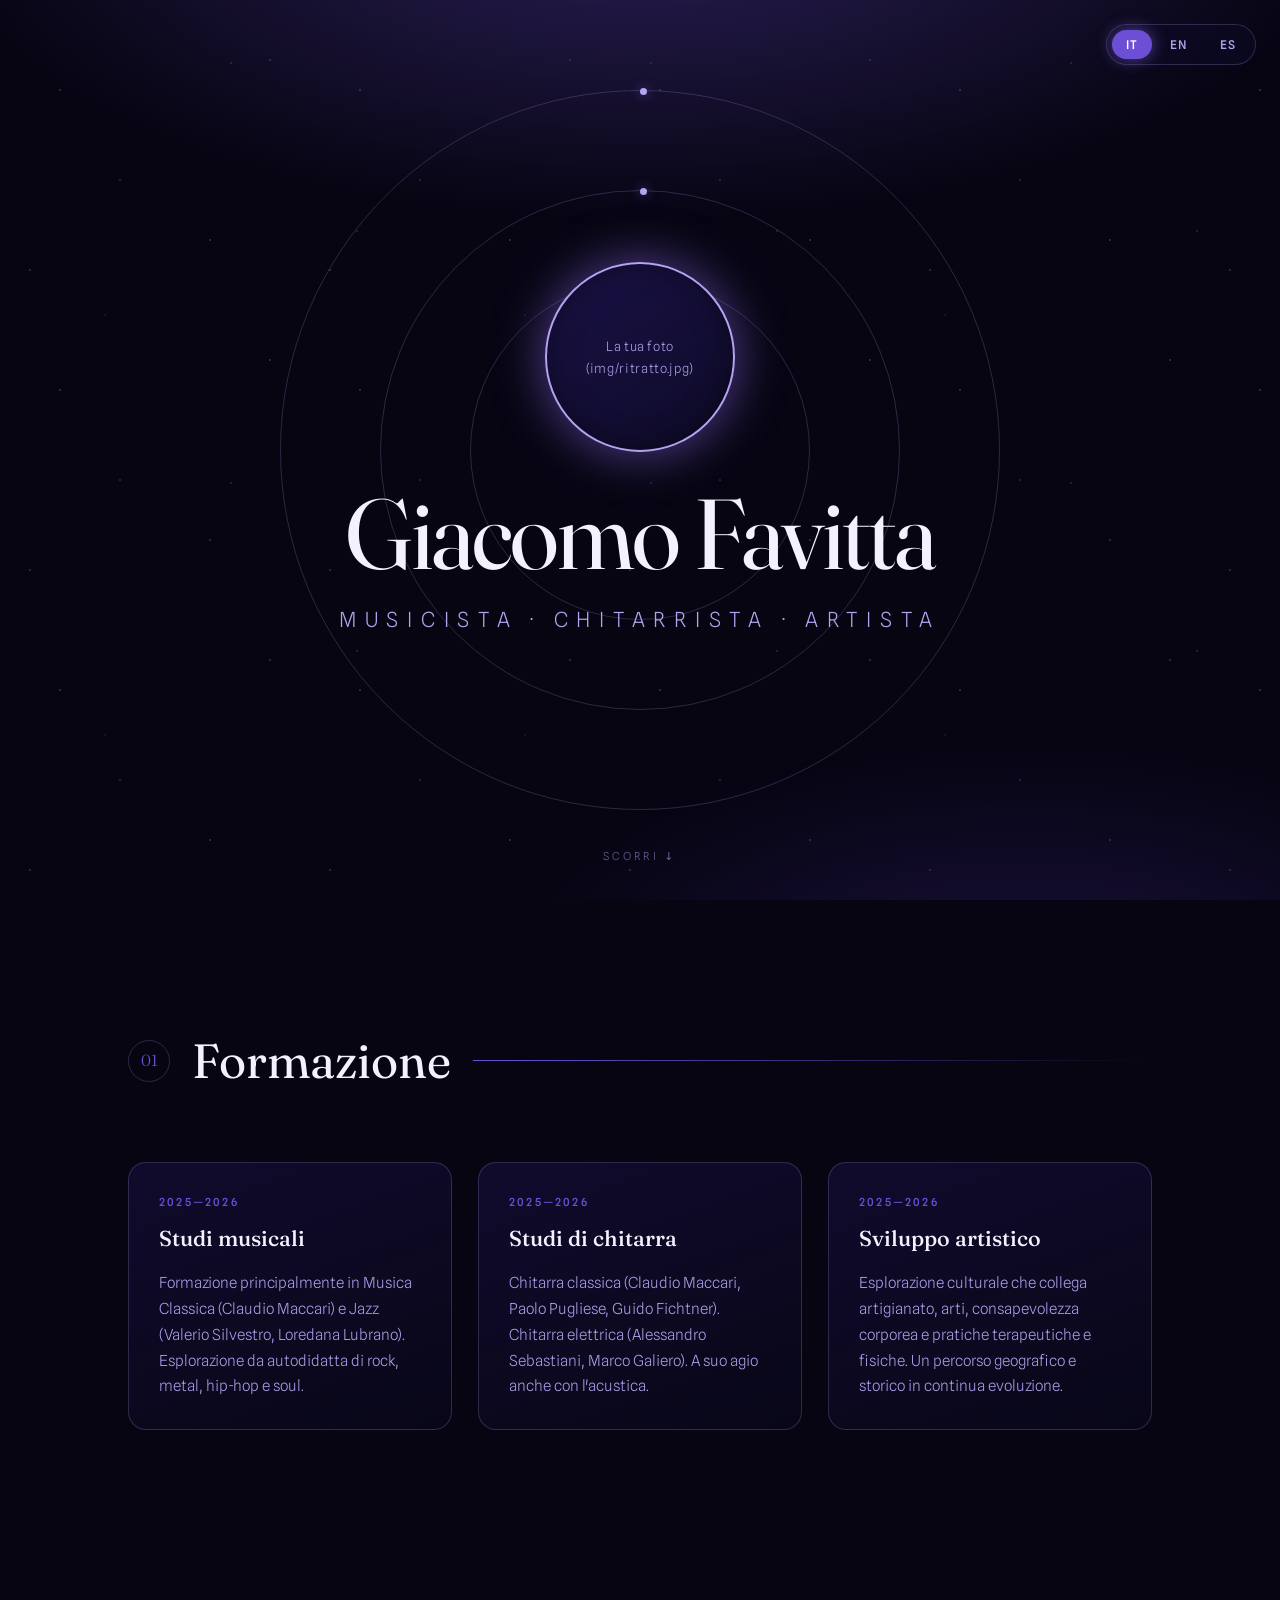
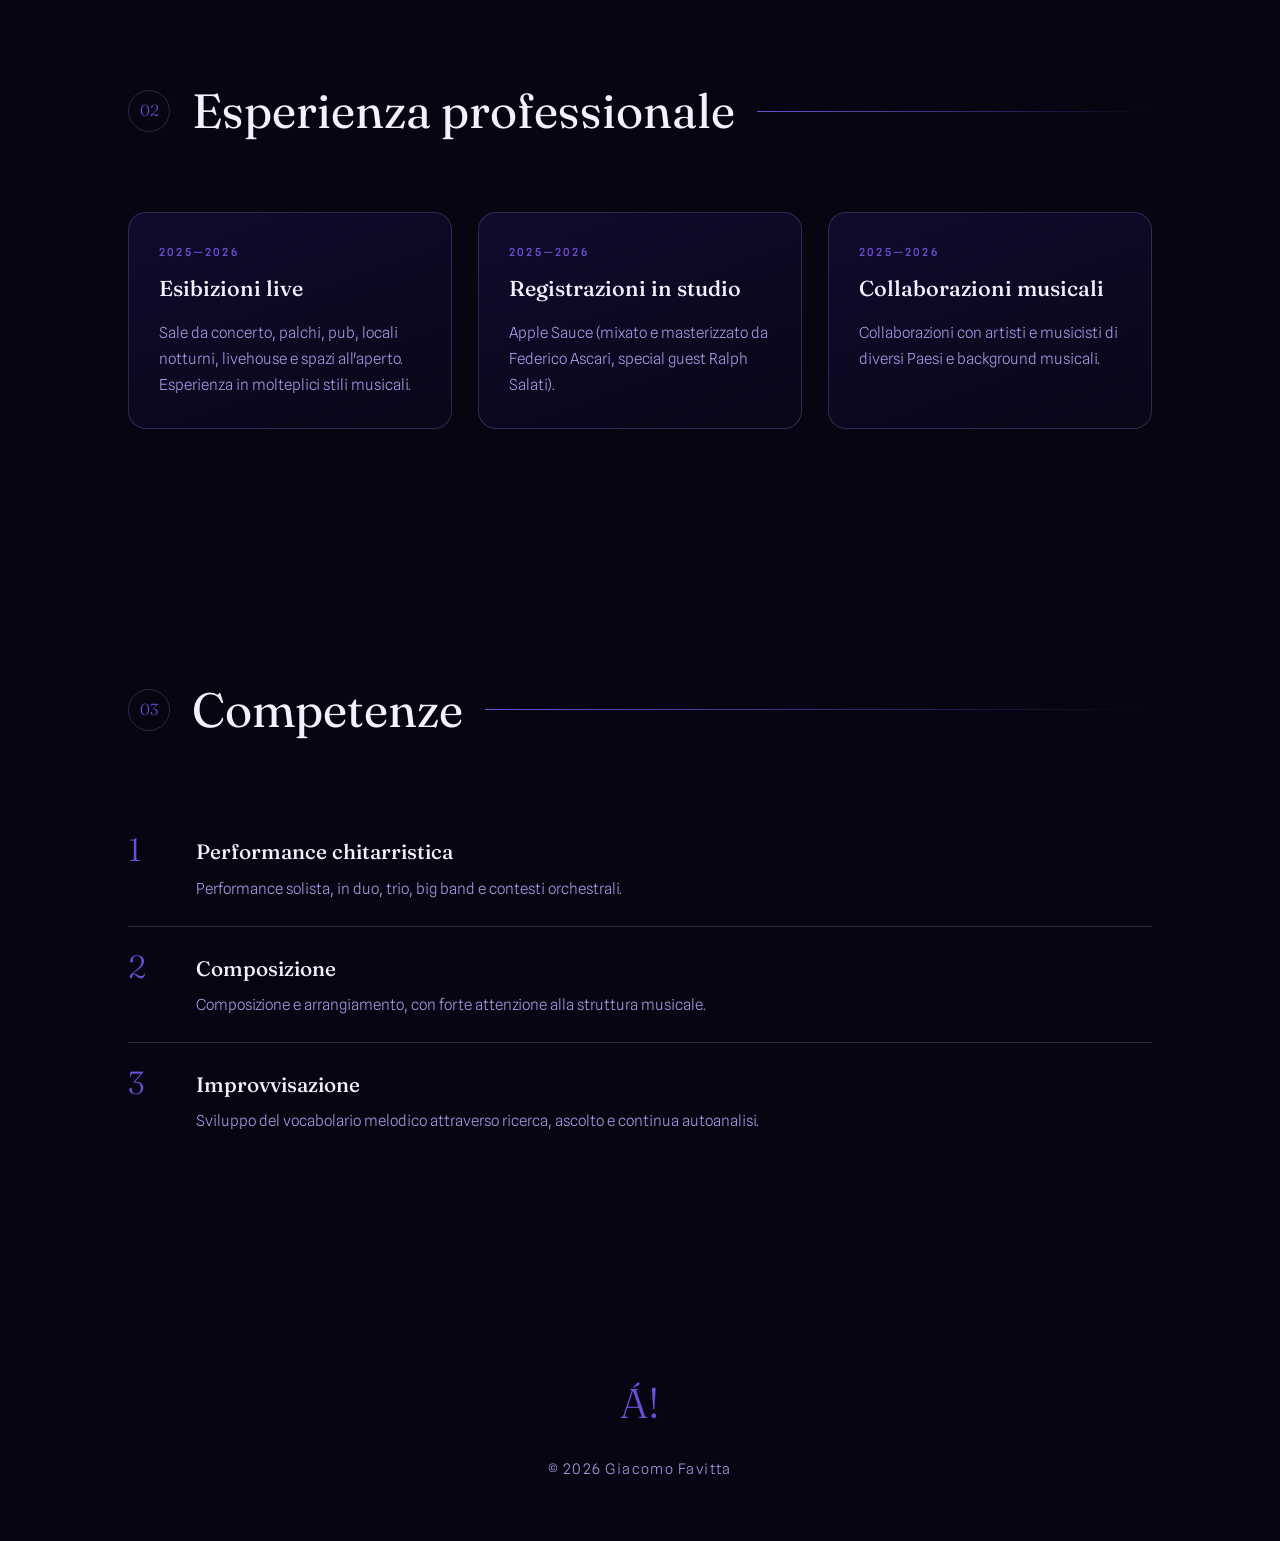
==== index.html @ dd3413c6 "Add main page (index.html)" ====
<!DOCTYPE html>
<html lang="it">
<head>
<meta charset="UTF-8">
<meta name="viewport" content="width=device-width, initial-scale=1.0">
<title>Giacomo Favitta — Musician, Guitarist, Artist</title>
<link rel="preconnect" href="https://fonts.googleapis.com">
<link rel="preconnect" href="https://fonts.gstatic.com" crossorigin>
<link href="https://fonts.googleapis.com/css2?family=Fraunces:ital,opsz,wght@0,9..144,300..700;1,9..144,400&family=Spline+Sans:wght@300;400;500;600&display=swap" rel="stylesheet">
<style>
:root{
  --void:#070512;
  --deep:#0d0a26;
  --indigo:#1a1247;
  --violet:#6d4fd6;
  --lavender:#b3a3f0;
  --lilac:#d9d0ff;
  --star:#f4f1ff;
  --glow:rgba(149,114,255,.55);
  --line:rgba(179,163,240,.22);
  --display:"Fraunces",Georgia,serif;
  --body:"Spline Sans",system-ui,sans-serif;
}
*{margin:0;padding:0;box-sizing:border-box}
html{scroll-behavior:smooth}
body{
  background:var(--void);
  color:var(--lilac);
  font-family:var(--body);
  font-weight:300;
  line-height:1.7;
  overflow-x:hidden;
  position:relative;
}
/* ---------- STARFIELD ---------- */
.stars,.stars2,.stars3{
  position:fixed;inset:0;z-index:0;pointer-events:none;
}
.stars{background-image:radial-gradient(1px 1px at 20% 30%,#fff,transparent),radial-gradient(1px 1px at 70% 80%,#fff,transparent),radial-gradient(1px 1px at 40% 60%,#cbbdff,transparent),radial-gradient(1px 1px at 90% 20%,#fff,transparent),radial-gradient(1px 1px at 10% 90%,#fff,transparent);background-repeat:repeat;background-size:300px 300px;opacity:.5;animation:drift 200s linear infinite}
.stars2{background-image:radial-gradient(1px 1px at 55% 15%,#fff,transparent),radial-gradient(1px 1px at 25% 75%,#b3a3f0,transparent),radial-gradient(1px 1px at 85% 55%,#fff,transparent);background-repeat:repeat;background-size:420px 420px;opacity:.35;animation:drift 320s linear infinite reverse}
.stars3{background:radial-gradient(ellipse 80% 50% at 50% -10%,rgba(109,79,214,.35),transparent 70%),radial-gradient(ellipse 60% 40% at 80% 110%,rgba(80,50,180,.25),transparent 70%)}
@keyframes drift{from{transform:translateY(0)}to{transform:translateY(-300px)}}
/* ---------- LANG SWITCH ---------- */
.lang{position:fixed;top:24px;right:24px;z-index:50;display:flex;gap:4px;background:rgba(13,10,38,.6);backdrop-filter:blur(12px);border:1px solid var(--line);border-radius:999px;padding:5px}
.lang button{font-family:var(--body);font-size:12px;letter-spacing:.1em;font-weight:500;color:var(--lavender);background:none;border:none;padding:7px 14px;border-radius:999px;cursor:pointer;transition:.3s}
.lang button.active{background:var(--violet);color:#fff;box-shadow:0 0 16px var(--glow)}
.lang button:hover:not(.active){color:#fff}
/* ---------- WRAP ---------- */
.wrap{position:relative;z-index:2;max-width:1080px;margin:0 auto;padding:0 28px}
/* ---------- HERO ---------- */
.hero{min-height:100vh;display:flex;flex-direction:column;justify-content:center;align-items:center;text-align:center;position:relative}
.orbit{position:absolute;border:1px solid var(--line);border-radius:50%;left:50%;top:50%;transform:translate(-50%,-50%);pointer-events:none}
.o1{width:340px;height:340px;animation:spin 60s linear infinite}
.o2{width:520px;height:520px;animation:spin 90s linear infinite reverse}
.o3{width:720px;height:720px;animation:spin 130s linear infinite}
.orbit::before{content:"";position:absolute;width:7px;height:7px;background:var(--lavender);border-radius:50%;top:-3px;left:50%;box-shadow:0 0 12px var(--glow)}
@keyframes spin{from{transform:translate(-50%,-50%) rotate(0)}to{transform:translate(-50%,-50%) rotate(360deg)}}
.portrait{width:190px;height:190px;border-radius:50%;object-fit:cover;border:2px solid var(--lavender);box-shadow:0 0 50px var(--glow),inset 0 0 30px rgba(0,0,0,.4);position:relative;z-index:3;margin-bottom:34px;background:linear-gradient(145deg,var(--indigo),var(--deep));display:flex;align-items:center;justify-content:center;color:var(--lavender);font-size:13px;letter-spacing:.05em;text-align:center;opacity:0;animation:rise 1s .2s forwards}
h1{font-family:var(--display);font-weight:400;font-size:clamp(3rem,9vw,6.2rem);line-height:.95;color:var(--star);letter-spacing:-.02em;position:relative;z-index:3;opacity:0;animation:rise 1s .4s forwards}
.tag{font-size:clamp(.95rem,2.4vw,1.3rem);letter-spacing:.42em;text-transform:uppercase;color:var(--lavender);margin-top:22px;font-weight:300;position:relative;z-index:3;opacity:0;animation:rise 1s .6s forwards}
.scroll-hint{position:absolute;bottom:34px;left:50%;transform:translateX(-50%);font-size:11px;letter-spacing:.3em;text-transform:uppercase;color:var(--lavender);opacity:.6;animation:bob 2.4s ease-in-out infinite}
@keyframes bob{0%,100%{transform:translate(-50%,0)}50%{transform:translate(-50%,8px)}}
@keyframes rise{to{opacity:1;transform:translateY(0)}}
.portrait,h1,.tag{transform:translateY(24px)}
/* ---------- SECTIONS ---------- */
section.block{padding:120px 0;position:relative}
.shead{display:flex;align-items:center;gap:22px;margin-bottom:60px}
.shead h2{font-family:var(--display);font-weight:400;font-size:clamp(1.9rem,5vw,3rem);color:var(--star);white-space:nowrap}
.shead .ln{height:1px;flex:1;background:linear-gradient(90deg,var(--violet),transparent)}
.shead .num{font-family:var(--display);font-size:1rem;color:var(--violet);border:1px solid var(--line);border-radius:50%;width:42px;height:42px;display:flex;align-items:center;justify-content:center;flex-shrink:0}
.grid{display:grid;grid-template-columns:repeat(auto-fit,minmax(280px,1fr));gap:26px}
.card{background:linear-gradient(160deg,rgba(26,18,71,.5),rgba(13,10,38,.3));border:1px solid var(--line);border-radius:18px;padding:30px;transition:.45s cubic-bezier(.2,.8,.2,1);position:relative;overflow:hidden}
.card::before{content:"";position:absolute;top:0;left:0;right:0;height:1px;background:linear-gradient(90deg,transparent,var(--lavender),transparent);opacity:0;transition:.45s}
.card:hover{transform:translateY(-6px);border-color:rgba(179,163,240,.5);box-shadow:0 18px 50px -20px var(--glow)}
.card:hover::before{opacity:1}
.card .yr{font-size:11px;letter-spacing:.2em;text-transform:uppercase;color:var(--violet);font-weight:500;margin-bottom:10px}
.card h3{font-family:var(--display);font-weight:500;font-size:1.35rem;color:var(--star);margin-bottom:12px}
.card p{font-size:.95rem;color:var(--lavender)}
.skill-row{display:flex;gap:20px;align-items:flex-start;padding:24px 0;border-bottom:1px solid var(--line)}
.skill-row:last-child{border:none}
.skill-row .idx{font-family:var(--display);font-size:2rem;color:var(--violet);line-height:1;min-width:48px}
.skill-row h3{font-family:var(--display);font-weight:500;font-size:1.3rem;color:var(--star);margin-bottom:6px}
.skill-row p{font-size:.95rem;color:var(--lavender)}
/* ---------- FOOTER ---------- */
footer{padding:90px 0 60px;text-align:center;position:relative;z-index:2}
footer .sig{font-family:var(--display);font-size:2.6rem;color:var(--violet);margin-bottom:18px}
footer p{font-size:.9rem;color:var(--lavender);letter-spacing:.1em}
/* ---------- REVEAL ---------- */
.reveal{opacity:0;transform:translateY(40px);transition:.9s cubic-bezier(.2,.8,.2,1)}
.reveal.in{opacity:1;transform:none}
@media(max-width:600px){.o3{display:none}section.block{padding:80px 0}.lang{top:14px;right:14px}}
</style>
</head>
<body>
<div class="stars"></div>
<div class="stars2"></div>
<div class="stars3"></div>

<nav class="lang">
  <button data-lang="it" class="active">IT</button>
  <button data-lang="en">EN</button>
  <button data-lang="es">ES</button>
</nav>

<header class="hero">
  <div class="orbit o1"></div>
  <div class="orbit o2"></div>
  <div class="orbit o3"></div>
  <!-- Per mostrare la tua foto: carica un file chiamato "ritratto.jpg" nella cartella img/
       e sostituisci il blocco <div class="portrait"> qui sotto con:
       <img class="portrait" src="img/ritratto.jpg" alt="Giacomo Favitta"> -->
  <div class="portrait" data-k="photo">La tua foto<br>(img/ritratto.jpg)</div>
  <h1>Giacomo Favitta</h1>
  <p class="tag" data-k="role">Musician · Guitarist · Artist</p>
  <div class="scroll-hint" data-k="scroll">Scorri ↓</div>
</header>

<main class="wrap">

  <section class="block reveal" id="edu">
    <div class="shead"><span class="num">01</span><h2 data-k="edu_t">Formazione</h2><span class="ln"></span></div>
    <div class="grid">
      <div class="card"><div class="yr">2025—2026</div><h3 data-k="edu1_t">Studi musicali</h3><p data-k="edu1_p"></p></div>
      <div class="card"><div class="yr">2025—2026</div><h3 data-k="edu2_t">Studi di chitarra</h3><p data-k="edu2_p"></p></div>
      <div class="card"><div class="yr">2025—2026</div><h3 data-k="edu3_t">Sviluppo artistico</h3><p data-k="edu3_p"></p></div>
    </div>
  </section>

  <section class="block reveal" id="exp">
    <div class="shead"><span class="num">02</span><h2 data-k="exp_t">Esperienza professionale</h2><span class="ln"></span></div>
    <div class="grid">
      <div class="card"><div class="yr">2025—2026</div><h3 data-k="exp1_t">Esibizioni live</h3><p data-k="exp1_p"></p></div>
      <div class="card"><div class="yr">2025—2026</div><h3 data-k="exp2_t">Registrazioni in studio</h3><p data-k="exp2_p"></p></div>
      <div class="card"><div class="yr">2025—2026</div><h3 data-k="exp3_t">Collaborazioni musicali</h3><p data-k="exp3_p"></p></div>
    </div>
  </section>

  <section class="block reveal" id="skills">
    <div class="shead"><span class="num">03</span><h2 data-k="sk_t">Competenze</h2><span class="ln"></span></div>
    <div class="skill-row"><span class="idx">1</span><div><h3 data-k="sk1_t">Performance chitarristica</h3><p data-k="sk1_p"></p></div></div>
    <div class="skill-row"><span class="idx">2</span><div><h3 data-k="sk2_t">Composizione</h3><p data-k="sk2_p"></p></div></div>
    <div class="skill-row"><span class="idx">3</span><div><h3 data-k="sk3_t">Improvvisazione</h3><p data-k="sk3_p"></p></div></div>
  </section>

</main>

<footer class="reveal">
  <div class="sig">Á!</div>
  <p data-k="foot">© 2026 Giacomo Favitta</p>
</footer>

<script>
const T={
 it:{photo:"La tua foto<br>(img/ritratto.jpg)",role:"Musicista · Chitarrista · Artista",scroll:"Scorri ↓",
  edu_t:"Formazione",
  edu1_t:"Studi musicali",edu1_p:"Formazione principalmente in Musica Classica (Claudio Maccari) e Jazz (Valerio Silvestro, Loredana Lubrano). Esplorazione da autodidatta di rock, metal, hip-hop e soul.",
  edu2_t:"Studi di chitarra",edu2_p:"Chitarra classica (Claudio Maccari, Paolo Pugliese, Guido Fichtner). Chitarra elettrica (Alessandro Sebastiani, Marco Galiero). A suo agio anche con l'acustica.",
  edu3_t:"Sviluppo artistico",edu3_p:"Esplorazione culturale che collega artigianato, arti, consapevolezza corporea e pratiche terapeutiche e fisiche. Un percorso geografico e storico in continua evoluzione.",
  exp_t:"Esperienza professionale",
  exp1_t:"Esibizioni live",exp1_p:"Sale da concerto, palchi, pub, locali notturni, livehouse e spazi all'aperto. Esperienza in molteplici stili musicali.",
  exp2_t:"Registrazioni in studio",exp2_p:"Apple Sauce (mixato e masterizzato da Federico Ascari, special guest Ralph Salati).",
  exp3_t:"Collaborazioni musicali",exp3_p:"Collaborazioni con artisti e musicisti di diversi Paesi e background musicali.",
  sk_t:"Competenze",
  sk1_t:"Performance chitarristica",sk1_p:"Performance solista, in duo, trio, big band e contesti orchestrali.",
  sk2_t:"Composizione",sk2_p:"Composizione e arrangiamento, con forte attenzione alla struttura musicale.",
  sk3_t:"Improvvisazione",sk3_p:"Sviluppo del vocabolario melodico attraverso ricerca, ascolto e continua autoanalisi.",
  foot:"© 2026 Giacomo Favitta"},
 en:{photo:"Your photo<br>(img/ritratto.jpg)",role:"Musician · Guitarist · Artist",scroll:"Scroll ↓",
  edu_t:"Education",
  edu1_t:"Music training",edu1_p:"Trained mainly in Classical Music (Claudio Maccari) and Jazz (Valerio Silvestro, Loredana Lubrano). Self-taught exploration of rock, metal, hip-hop and soul.",
  edu2_t:"Guitar studies",edu2_p:"Classical guitar (Claudio Maccari, Paolo Pugliese, Guido Fichtner). Electric guitar (Alessandro Sebastiani, Marco Galiero). Confident with acoustic too.",
  edu3_t:"Artistic development",edu3_p:"Cultural exploration connecting crafts, arts, body awareness, and therapeutic and physical practices. An ongoing geographic and historical journey.",
  exp_t:"Professional Experience",
  exp1_t:"Live performances",exp1_p:"Concert halls, stages, pubs, nightclubs, livehouses and outdoor venues. Experience across multiple musical styles.",
  exp2_t:"Studio recordings",exp2_p:"Apple Sauce (mixed and mastered by Federico Ascari, special guest Ralph Salati).",
  exp3_t:"Musical collaborations",exp3_p:"Collaborations with artists and musicians from different countries and musical backgrounds.",
  sk_t:"Skills",
  sk1_t:"Guitar performance",sk1_p:"Solo performance, duo, trio, big band and orchestral contexts.",
  sk2_t:"Composition",sk2_p:"Composition and arranging, with a strong focus on musical structure.",
  sk3_t:"Improvisation",sk3_p:"Developing melodic vocabulary through research, listening and continuous self-analysis.",
  foot:"© 2026 Giacomo Favitta"},
 es:{photo:"Tu foto<br>(img/ritratto.jpg)",role:"Músico · Guitarrista · Artista",scroll:"Desplázate ↓",
  edu_t:"Formación",
  edu1_t:"Estudios musicales",edu1_p:"Formación principalmente en Música Clásica (Claudio Maccari) y Jazz (Valerio Silvestro, Loredana Lubrano). Exploración autodidacta de rock, metal, hip-hop y soul.",
  edu2_t:"Estudios de guitarra",edu2_p:"Guitarra clásica (Claudio Maccari, Paolo Pugliese, Guido Fichtner). Guitarra eléctrica (Alessandro Sebastiani, Marco Galiero). Cómodo también con la acústica.",
  edu3_t:"Desarrollo artístico",edu3_p:"Exploración cultural que conecta artesanías, artes, conciencia corporal y prácticas terapéuticas y físicas. Un recorrido geográfico e histórico en constante evolución.",
  exp_t:"Experiencia profesional",
  exp1_t:"Actuaciones en vivo",exp1_p:"Salas de conciertos, escenarios, pubs, discotecas, livehouses y espacios al aire libre. Experiencia en múltiples estilos musicales.",
  exp2_t:"Grabaciones en estudio",exp2_p:"Apple Sauce (mezclado y masterizado por Federico Ascari, invitado especial Ralph Salati).",
  exp3_t:"Colaboraciones musicales",exp3_p:"Colaboraciones con artistas y músicos de diferentes países y trasfondos musicales.",
  sk_t:"Habilidades",
  sk1_t:"Interpretación de guitarra",sk1_p:"Actuación en solitario, dúo, trío, big band y contextos orquestales.",
  sk2_t:"Composición",sk2_p:"Composición y arreglos, con un fuerte enfoque en la estructura musical.",
  sk3_t:"Improvisación",sk3_p:"Desarrollo del vocabulario melódico mediante investigación, escucha y autoanálisis continuo.",
  foot:"© 2026 Giacomo Favitta"}
};
function setLang(l){
  document.documentElement.lang=l;
  document.querySelectorAll('[data-k]').forEach(el=>{if(T[l][el.dataset.k]!==undefined)el.innerHTML=T[l][el.dataset.k];});
  document.querySelectorAll('.lang button').forEach(b=>b.classList.toggle('active',b.dataset.lang===l));
}
document.querySelectorAll('.lang button').forEach(b=>b.addEventListener('click',()=>setLang(b.dataset.lang)));
setLang('it');
const io=new IntersectionObserver(es=>es.forEach(e=>{if(e.isIntersecting)e.target.classList.add('in')}),{threshold:.15});
document.querySelectorAll('.reveal').forEach(el=>io.observe(el));
</script>
</body>
</html>
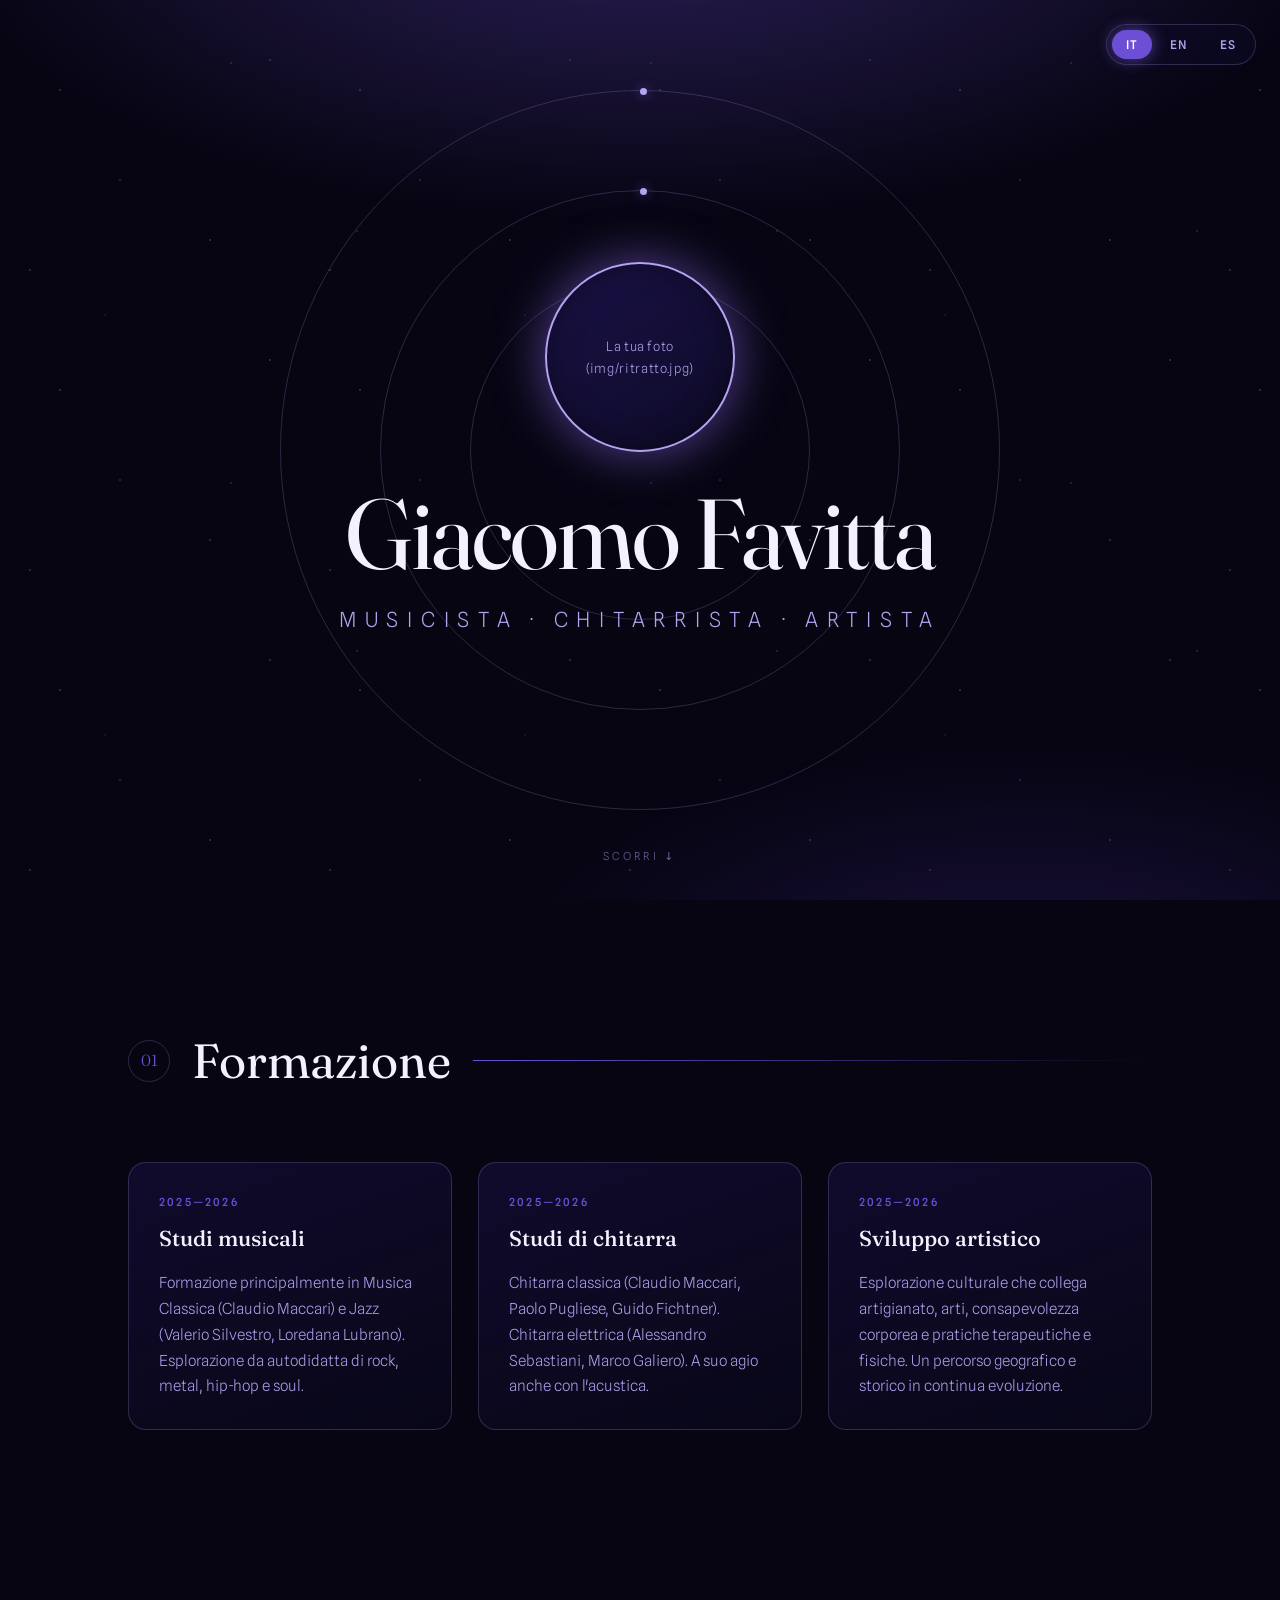
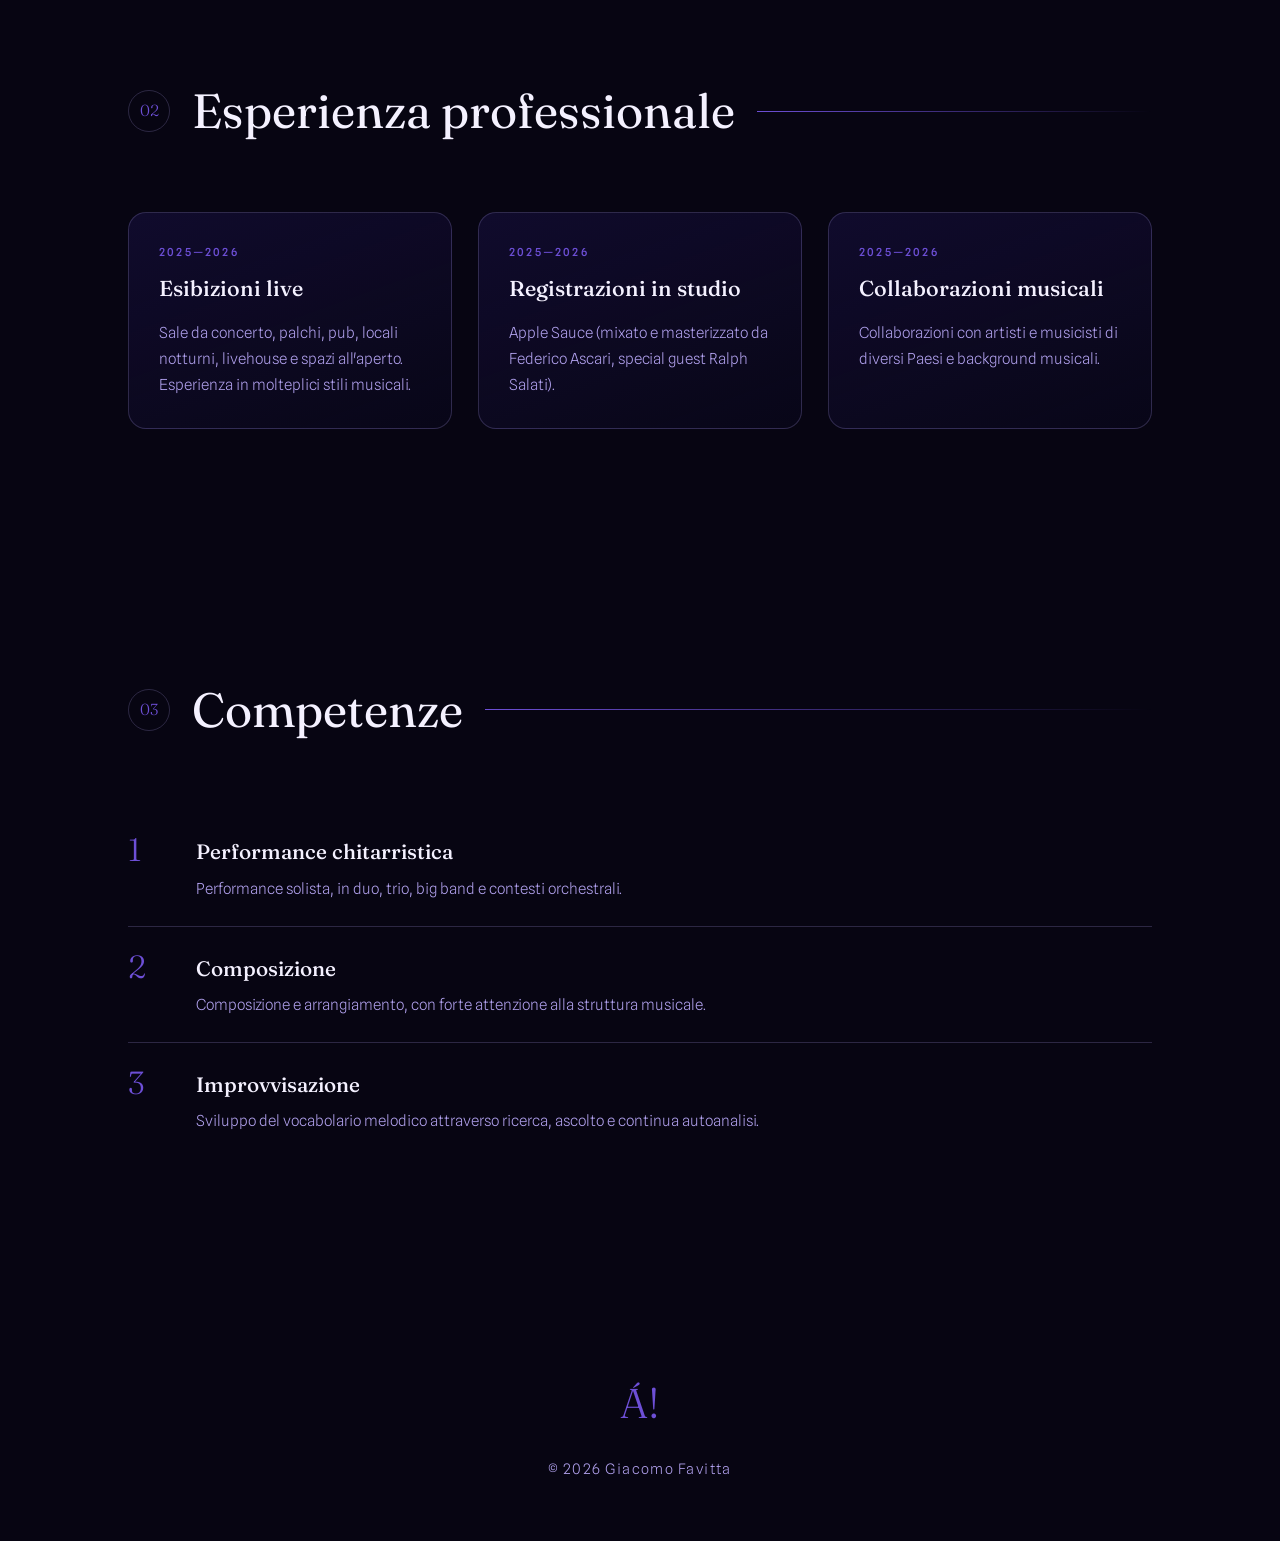
==== commit d36736b0: "Test commit example" ====
--- a/index.html
+++ b/index.html
@@ -21,6 +21,7 @@
   --display:"Fraunces",Georgia,serif;
   --body:"Spline Sans",system-ui,sans-serif;
 }
+
 *{margin:0;padding:0;box-sizing:border-box}
 html{scroll-behavior:smooth}
 body{
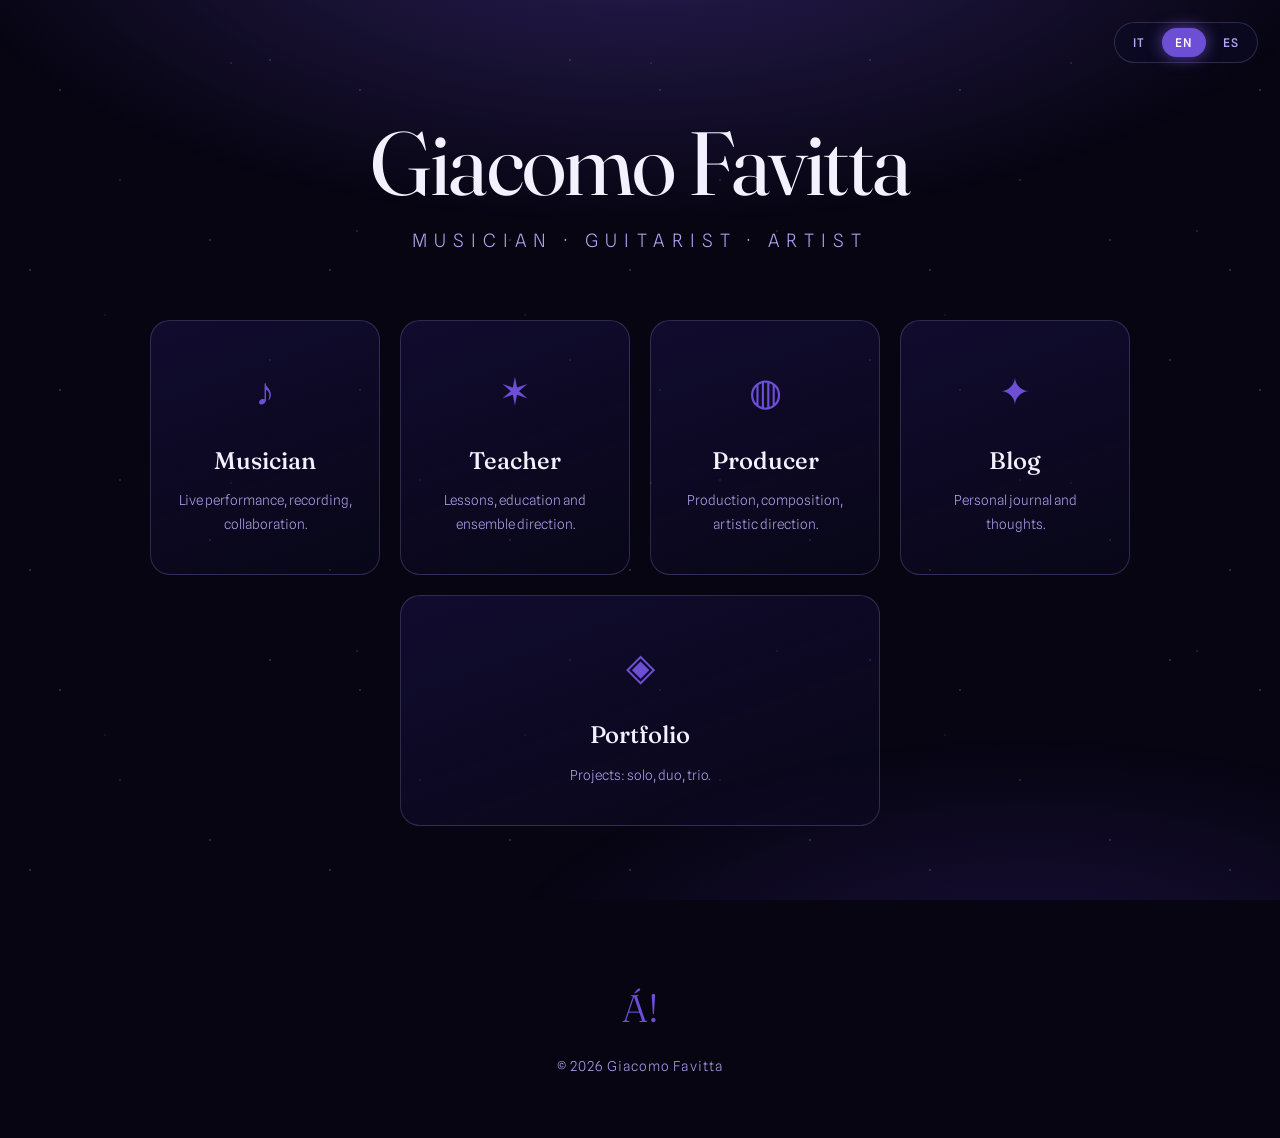
==== commit 2b53ce8f: "Add files via upload" ====
--- a/index.html
+++ b/index.html
@@ -3,207 +3,32 @@
 <head>
 <meta charset="UTF-8">
 <meta name="viewport" content="width=device-width, initial-scale=1.0">
-<title>Giacomo Favitta — Musician, Guitarist, Artist</title>
+<title>Giacomo Favitta</title>
 <link rel="preconnect" href="https://fonts.googleapis.com">
 <link rel="preconnect" href="https://fonts.gstatic.com" crossorigin>
 <link href="https://fonts.googleapis.com/css2?family=Fraunces:ital,opsz,wght@0,9..144,300..700;1,9..144,400&family=Spline+Sans:wght@300;400;500;600&display=swap" rel="stylesheet">
-<style>
-:root{
-  --void:#070512;
-  --deep:#0d0a26;
-  --indigo:#1a1247;
-  --violet:#6d4fd6;
-  --lavender:#b3a3f0;
-  --lilac:#d9d0ff;
-  --star:#f4f1ff;
-  --glow:rgba(149,114,255,.55);
-  --line:rgba(179,163,240,.22);
-  --display:"Fraunces",Georgia,serif;
-  --body:"Spline Sans",system-ui,sans-serif;
-}
-
-*{margin:0;padding:0;box-sizing:border-box}
-html{scroll-behavior:smooth}
-body{
-  background:var(--void);
-  color:var(--lilac);
-  font-family:var(--body);
-  font-weight:300;
-  line-height:1.7;
-  overflow-x:hidden;
-  position:relative;
-}
-/* ---------- STARFIELD ---------- */
-.stars,.stars2,.stars3{
-  position:fixed;inset:0;z-index:0;pointer-events:none;
-}
-.stars{background-image:radial-gradient(1px 1px at 20% 30%,#fff,transparent),radial-gradient(1px 1px at 70% 80%,#fff,transparent),radial-gradient(1px 1px at 40% 60%,#cbbdff,transparent),radial-gradient(1px 1px at 90% 20%,#fff,transparent),radial-gradient(1px 1px at 10% 90%,#fff,transparent);background-repeat:repeat;background-size:300px 300px;opacity:.5;animation:drift 200s linear infinite}
-.stars2{background-image:radial-gradient(1px 1px at 55% 15%,#fff,transparent),radial-gradient(1px 1px at 25% 75%,#b3a3f0,transparent),radial-gradient(1px 1px at 85% 55%,#fff,transparent);background-repeat:repeat;background-size:420px 420px;opacity:.35;animation:drift 320s linear infinite reverse}
-.stars3{background:radial-gradient(ellipse 80% 50% at 50% -10%,rgba(109,79,214,.35),transparent 70%),radial-gradient(ellipse 60% 40% at 80% 110%,rgba(80,50,180,.25),transparent 70%)}
-@keyframes drift{from{transform:translateY(0)}to{transform:translateY(-300px)}}
-/* ---------- LANG SWITCH ---------- */
-.lang{position:fixed;top:24px;right:24px;z-index:50;display:flex;gap:4px;background:rgba(13,10,38,.6);backdrop-filter:blur(12px);border:1px solid var(--line);border-radius:999px;padding:5px}
-.lang button{font-family:var(--body);font-size:12px;letter-spacing:.1em;font-weight:500;color:var(--lavender);background:none;border:none;padding:7px 14px;border-radius:999px;cursor:pointer;transition:.3s}
-.lang button.active{background:var(--violet);color:#fff;box-shadow:0 0 16px var(--glow)}
-.lang button:hover:not(.active){color:#fff}
-/* ---------- WRAP ---------- */
-.wrap{position:relative;z-index:2;max-width:1080px;margin:0 auto;padding:0 28px}
-/* ---------- HERO ---------- */
-.hero{min-height:100vh;display:flex;flex-direction:column;justify-content:center;align-items:center;text-align:center;position:relative}
-.orbit{position:absolute;border:1px solid var(--line);border-radius:50%;left:50%;top:50%;transform:translate(-50%,-50%);pointer-events:none}
-.o1{width:340px;height:340px;animation:spin 60s linear infinite}
-.o2{width:520px;height:520px;animation:spin 90s linear infinite reverse}
-.o3{width:720px;height:720px;animation:spin 130s linear infinite}
-.orbit::before{content:"";position:absolute;width:7px;height:7px;background:var(--lavender);border-radius:50%;top:-3px;left:50%;box-shadow:0 0 12px var(--glow)}
-@keyframes spin{from{transform:translate(-50%,-50%) rotate(0)}to{transform:translate(-50%,-50%) rotate(360deg)}}
-.portrait{width:190px;height:190px;border-radius:50%;object-fit:cover;border:2px solid var(--lavender);box-shadow:0 0 50px var(--glow),inset 0 0 30px rgba(0,0,0,.4);position:relative;z-index:3;margin-bottom:34px;background:linear-gradient(145deg,var(--indigo),var(--deep));display:flex;align-items:center;justify-content:center;color:var(--lavender);font-size:13px;letter-spacing:.05em;text-align:center;opacity:0;animation:rise 1s .2s forwards}
-h1{font-family:var(--display);font-weight:400;font-size:clamp(3rem,9vw,6.2rem);line-height:.95;color:var(--star);letter-spacing:-.02em;position:relative;z-index:3;opacity:0;animation:rise 1s .4s forwards}
-.tag{font-size:clamp(.95rem,2.4vw,1.3rem);letter-spacing:.42em;text-transform:uppercase;color:var(--lavender);margin-top:22px;font-weight:300;position:relative;z-index:3;opacity:0;animation:rise 1s .6s forwards}
-.scroll-hint{position:absolute;bottom:34px;left:50%;transform:translateX(-50%);font-size:11px;letter-spacing:.3em;text-transform:uppercase;color:var(--lavender);opacity:.6;animation:bob 2.4s ease-in-out infinite}
-@keyframes bob{0%,100%{transform:translate(-50%,0)}50%{transform:translate(-50%,8px)}}
-@keyframes rise{to{opacity:1;transform:translateY(0)}}
-.portrait,h1,.tag{transform:translateY(24px)}
-/* ---------- SECTIONS ---------- */
-section.block{padding:120px 0;position:relative}
-.shead{display:flex;align-items:center;gap:22px;margin-bottom:60px}
-.shead h2{font-family:var(--display);font-weight:400;font-size:clamp(1.9rem,5vw,3rem);color:var(--star);white-space:nowrap}
-.shead .ln{height:1px;flex:1;background:linear-gradient(90deg,var(--violet),transparent)}
-.shead .num{font-family:var(--display);font-size:1rem;color:var(--violet);border:1px solid var(--line);border-radius:50%;width:42px;height:42px;display:flex;align-items:center;justify-content:center;flex-shrink:0}
-.grid{display:grid;grid-template-columns:repeat(auto-fit,minmax(280px,1fr));gap:26px}
-.card{background:linear-gradient(160deg,rgba(26,18,71,.5),rgba(13,10,38,.3));border:1px solid var(--line);border-radius:18px;padding:30px;transition:.45s cubic-bezier(.2,.8,.2,1);position:relative;overflow:hidden}
-.card::before{content:"";position:absolute;top:0;left:0;right:0;height:1px;background:linear-gradient(90deg,transparent,var(--lavender),transparent);opacity:0;transition:.45s}
-.card:hover{transform:translateY(-6px);border-color:rgba(179,163,240,.5);box-shadow:0 18px 50px -20px var(--glow)}
-.card:hover::before{opacity:1}
-.card .yr{font-size:11px;letter-spacing:.2em;text-transform:uppercase;color:var(--violet);font-weight:500;margin-bottom:10px}
-.card h3{font-family:var(--display);font-weight:500;font-size:1.35rem;color:var(--star);margin-bottom:12px}
-.card p{font-size:.95rem;color:var(--lavender)}
-.skill-row{display:flex;gap:20px;align-items:flex-start;padding:24px 0;border-bottom:1px solid var(--line)}
-.skill-row:last-child{border:none}
-.skill-row .idx{font-family:var(--display);font-size:2rem;color:var(--violet);line-height:1;min-width:48px}
-.skill-row h3{font-family:var(--display);font-weight:500;font-size:1.3rem;color:var(--star);margin-bottom:6px}
-.skill-row p{font-size:.95rem;color:var(--lavender)}
-/* ---------- FOOTER ---------- */
-footer{padding:90px 0 60px;text-align:center;position:relative;z-index:2}
-footer .sig{font-family:var(--display);font-size:2.6rem;color:var(--violet);margin-bottom:18px}
-footer p{font-size:.9rem;color:var(--lavender);letter-spacing:.1em}
-/* ---------- REVEAL ---------- */
-.reveal{opacity:0;transform:translateY(40px);transition:.9s cubic-bezier(.2,.8,.2,1)}
-.reveal.in{opacity:1;transform:none}
-@media(max-width:600px){.o3{display:none}section.block{padding:80px 0}.lang{top:14px;right:14px}}
-</style>
+<link rel="stylesheet" href="style.css">
 </head>
 <body>
-<div class="stars"></div>
-<div class="stars2"></div>
-<div class="stars3"></div>
+<div class="stars"></div><div class="stars2"></div><div class="neb"></div>
 
-<nav class="lang">
-  <button data-lang="it" class="active">IT</button>
-  <button data-lang="en">EN</button>
-  <button data-lang="es">ES</button>
-</nav>
-
-<header class="hero">
-  <div class="orbit o1"></div>
-  <div class="orbit o2"></div>
-  <div class="orbit o3"></div>
-  <!-- Per mostrare la tua foto: carica un file chiamato "ritratto.jpg" nella cartella img/
-       e sostituisci il blocco <div class="portrait"> qui sotto con:
-       <img class="portrait" src="img/ritratto.jpg" alt="Giacomo Favitta"> -->
-  <div class="portrait" data-k="photo">La tua foto<br>(img/ritratto.jpg)</div>
+<main class="home">
   <h1>Giacomo Favitta</h1>
-  <p class="tag" data-k="role">Musician · Guitarist · Artist</p>
-  <div class="scroll-hint" data-k="scroll">Scorri ↓</div>
-</header>
-
-<main class="wrap">
-
-  <section class="block reveal" id="edu">
-    <div class="shead"><span class="num">01</span><h2 data-k="edu_t">Formazione</h2><span class="ln"></span></div>
-    <div class="grid">
-      <div class="card"><div class="yr">2025—2026</div><h3 data-k="edu1_t">Studi musicali</h3><p data-k="edu1_p"></p></div>
-      <div class="card"><div class="yr">2025—2026</div><h3 data-k="edu2_t">Studi di chitarra</h3><p data-k="edu2_p"></p></div>
-      <div class="card"><div class="yr">2025—2026</div><h3 data-k="edu3_t">Sviluppo artistico</h3><p data-k="edu3_p"></p></div>
-    </div>
-  </section>
-
-  <section class="block reveal" id="exp">
-    <div class="shead"><span class="num">02</span><h2 data-k="exp_t">Esperienza professionale</h2><span class="ln"></span></div>
-    <div class="grid">
-      <div class="card"><div class="yr">2025—2026</div><h3 data-k="exp1_t">Esibizioni live</h3><p data-k="exp1_p"></p></div>
-      <div class="card"><div class="yr">2025—2026</div><h3 data-k="exp2_t">Registrazioni in studio</h3><p data-k="exp2_p"></p></div>
-      <div class="card"><div class="yr">2025—2026</div><h3 data-k="exp3_t">Collaborazioni musicali</h3><p data-k="exp3_p"></p></div>
-    </div>
-  </section>
-
-  <section class="block reveal" id="skills">
-    <div class="shead"><span class="num">03</span><h2 data-k="sk_t">Competenze</h2><span class="ln"></span></div>
-    <div class="skill-row"><span class="idx">1</span><div><h3 data-k="sk1_t">Performance chitarristica</h3><p data-k="sk1_p"></p></div></div>
-    <div class="skill-row"><span class="idx">2</span><div><h3 data-k="sk2_t">Composizione</h3><p data-k="sk2_p"></p></div></div>
-    <div class="skill-row"><span class="idx">3</span><div><h3 data-k="sk3_t">Improvvisazione</h3><p data-k="sk3_p"></p></div></div>
-  </section>
-
+  <p class="tag" data-t="home_tag">Musicista · Chitarrista · Artista</p>
+  <div class="doors">
+    <a class="door" href="musicista.html"><span class="ico">♪</span><h2 data-t="door_mus">Musicista</h2><p data-t="door_mus_d"></p></a>
+    <a class="door" href="insegnante.html"><span class="ico">✶</span><h2 data-t="door_tea">Insegnante</h2><p data-t="door_tea_d"></p></a>
+    <a class="door" href="producer.html"><span class="ico">◍</span><h2 data-t="door_pro">Producer</h2><p data-t="door_pro_d"></p></a>
+    <a class="door" href="blog.html"><span class="ico">✦</span><h2 data-t="door_blog">Blog</h2><p data-t="door_blog_d"></p></a>
+  </div>
+  <div class="doors" style="max-width:480px;margin-top:20px">
+    <a class="door" href="portfolio.html" style="animation-delay:1.15s"><span class="ico">◈</span><h2 data-t="door_por">Portfolio</h2><p data-t="door_por_d"></p></a>
+  </div>
 </main>
 
-<footer class="reveal">
-  <div class="sig">Á!</div>
-  <p data-k="foot">© 2026 Giacomo Favitta</p>
-</footer>
+<footer><div class="sig">Á!</div><p>© 2026 Giacomo Favitta</p></footer>
 
-<script>
-const T={
- it:{photo:"La tua foto<br>(img/ritratto.jpg)",role:"Musicista · Chitarrista · Artista",scroll:"Scorri ↓",
-  edu_t:"Formazione",
-  edu1_t:"Studi musicali",edu1_p:"Formazione principalmente in Musica Classica (Claudio Maccari) e Jazz (Valerio Silvestro, Loredana Lubrano). Esplorazione da autodidatta di rock, metal, hip-hop e soul.",
-  edu2_t:"Studi di chitarra",edu2_p:"Chitarra classica (Claudio Maccari, Paolo Pugliese, Guido Fichtner). Chitarra elettrica (Alessandro Sebastiani, Marco Galiero). A suo agio anche con l'acustica.",
-  edu3_t:"Sviluppo artistico",edu3_p:"Esplorazione culturale che collega artigianato, arti, consapevolezza corporea e pratiche terapeutiche e fisiche. Un percorso geografico e storico in continua evoluzione.",
-  exp_t:"Esperienza professionale",
-  exp1_t:"Esibizioni live",exp1_p:"Sale da concerto, palchi, pub, locali notturni, livehouse e spazi all'aperto. Esperienza in molteplici stili musicali.",
-  exp2_t:"Registrazioni in studio",exp2_p:"Apple Sauce (mixato e masterizzato da Federico Ascari, special guest Ralph Salati).",
-  exp3_t:"Collaborazioni musicali",exp3_p:"Collaborazioni con artisti e musicisti di diversi Paesi e background musicali.",
-  sk_t:"Competenze",
-  sk1_t:"Performance chitarristica",sk1_p:"Performance solista, in duo, trio, big band e contesti orchestrali.",
-  sk2_t:"Composizione",sk2_p:"Composizione e arrangiamento, con forte attenzione alla struttura musicale.",
-  sk3_t:"Improvvisazione",sk3_p:"Sviluppo del vocabolario melodico attraverso ricerca, ascolto e continua autoanalisi.",
-  foot:"© 2026 Giacomo Favitta"},
- en:{photo:"Your photo<br>(img/ritratto.jpg)",role:"Musician · Guitarist · Artist",scroll:"Scroll ↓",
-  edu_t:"Education",
-  edu1_t:"Music training",edu1_p:"Trained mainly in Classical Music (Claudio Maccari) and Jazz (Valerio Silvestro, Loredana Lubrano). Self-taught exploration of rock, metal, hip-hop and soul.",
-  edu2_t:"Guitar studies",edu2_p:"Classical guitar (Claudio Maccari, Paolo Pugliese, Guido Fichtner). Electric guitar (Alessandro Sebastiani, Marco Galiero). Confident with acoustic too.",
-  edu3_t:"Artistic development",edu3_p:"Cultural exploration connecting crafts, arts, body awareness, and therapeutic and physical practices. An ongoing geographic and historical journey.",
-  exp_t:"Professional Experience",
-  exp1_t:"Live performances",exp1_p:"Concert halls, stages, pubs, nightclubs, livehouses and outdoor venues. Experience across multiple musical styles.",
-  exp2_t:"Studio recordings",exp2_p:"Apple Sauce (mixed and mastered by Federico Ascari, special guest Ralph Salati).",
-  exp3_t:"Musical collaborations",exp3_p:"Collaborations with artists and musicians from different countries and musical backgrounds.",
-  sk_t:"Skills",
-  sk1_t:"Guitar performance",sk1_p:"Solo performance, duo, trio, big band and orchestral contexts.",
-  sk2_t:"Composition",sk2_p:"Composition and arranging, with a strong focus on musical structure.",
-  sk3_t:"Improvisation",sk3_p:"Developing melodic vocabulary through research, listening and continuous self-analysis.",
-  foot:"© 2026 Giacomo Favitta"},
- es:{photo:"Tu foto<br>(img/ritratto.jpg)",role:"Músico · Guitarrista · Artista",scroll:"Desplázate ↓",
-  edu_t:"Formación",
-  edu1_t:"Estudios musicales",edu1_p:"Formación principalmente en Música Clásica (Claudio Maccari) y Jazz (Valerio Silvestro, Loredana Lubrano). Exploración autodidacta de rock, metal, hip-hop y soul.",
-  edu2_t:"Estudios de guitarra",edu2_p:"Guitarra clásica (Claudio Maccari, Paolo Pugliese, Guido Fichtner). Guitarra eléctrica (Alessandro Sebastiani, Marco Galiero). Cómodo también con la acústica.",
-  edu3_t:"Desarrollo artístico",edu3_p:"Exploración cultural que conecta artesanías, artes, conciencia corporal y prácticas terapéuticas y físicas. Un recorrido geográfico e histórico en constante evolución.",
-  exp_t:"Experiencia profesional",
-  exp1_t:"Actuaciones en vivo",exp1_p:"Salas de conciertos, escenarios, pubs, discotecas, livehouses y espacios al aire libre. Experiencia en múltiples estilos musicales.",
-  exp2_t:"Grabaciones en estudio",exp2_p:"Apple Sauce (mezclado y masterizado por Federico Ascari, invitado especial Ralph Salati).",
-  exp3_t:"Colaboraciones musicales",exp3_p:"Colaboraciones con artistas y músicos de diferentes países y trasfondos musicales.",
-  sk_t:"Habilidades",
-  sk1_t:"Interpretación de guitarra",sk1_p:"Actuación en solitario, dúo, trío, big band y contextos orquestales.",
-  sk2_t:"Composición",sk2_p:"Composición y arreglos, con un fuerte enfoque en la estructura musical.",
-  sk3_t:"Improvisación",sk3_p:"Desarrollo del vocabulario melódico mediante investigación, escucha y autoanálisis continuo.",
-  foot:"© 2026 Giacomo Favitta"}
-};
-function setLang(l){
-  document.documentElement.lang=l;
-  document.querySelectorAll('[data-k]').forEach(el=>{if(T[l][el.dataset.k]!==undefined)el.innerHTML=T[l][el.dataset.k];});
-  document.querySelectorAll('.lang button').forEach(b=>b.classList.toggle('active',b.dataset.lang===l));
-}
-document.querySelectorAll('.lang button').forEach(b=>b.addEventListener('click',()=>setLang(b.dataset.lang)));
-setLang('it');
-const io=new IntersectionObserver(es=>es.forEach(e=>{if(e.isIntersecting)e.target.classList.add('in')}),{threshold:.15});
-document.querySelectorAll('.reveal').forEach(el=>io.observe(el));
-</script>
+<script src="i18n.js"></script>
+<script>initLang();</script>
 </body>
-</html>+</html>
--- a/style.css
+++ b/style.css
@@ -0,0 +1,121 @@
+:root{
+  --void:#070512;
+  --deep:#0d0a26;
+  --indigo:#1a1247;
+  --violet:#6d4fd6;
+  --lavender:#b3a3f0;
+  --lilac:#d9d0ff;
+  --star:#f4f1ff;
+  --glow:rgba(149,114,255,.55);
+  --line:rgba(179,163,240,.22);
+  --display:"Fraunces",Georgia,serif;
+  --body:"Spline Sans",system-ui,sans-serif;
+}
+*{margin:0;padding:0;box-sizing:border-box}
+html{scroll-behavior:smooth}
+body{background:var(--void);color:var(--lilac);font-family:var(--body);font-weight:300;line-height:1.7;overflow-x:hidden;position:relative;min-height:100vh}
+a{color:inherit;text-decoration:none}
+/* starfield */
+.stars,.stars2,.neb{position:fixed;inset:0;z-index:0;pointer-events:none}
+.stars{background-image:radial-gradient(1px 1px at 20% 30%,#fff,transparent),radial-gradient(1px 1px at 70% 80%,#fff,transparent),radial-gradient(1px 1px at 40% 60%,#cbbdff,transparent),radial-gradient(1px 1px at 90% 20%,#fff,transparent),radial-gradient(1px 1px at 10% 90%,#fff,transparent);background-repeat:repeat;background-size:300px 300px;opacity:.5;animation:drift 200s linear infinite}
+.stars2{background-image:radial-gradient(1px 1px at 55% 15%,#fff,transparent),radial-gradient(1px 1px at 25% 75%,#b3a3f0,transparent),radial-gradient(1px 1px at 85% 55%,#fff,transparent);background-repeat:repeat;background-size:420px 420px;opacity:.35;animation:drift 320s linear infinite reverse}
+.neb{background:radial-gradient(ellipse 80% 50% at 50% -10%,rgba(109,79,214,.35),transparent 70%),radial-gradient(ellipse 60% 40% at 80% 110%,rgba(80,50,180,.25),transparent 70%)}
+@keyframes drift{from{transform:translateY(0)}to{transform:translateY(-300px)}}
+/* lang switch */
+.lang{position:fixed;top:22px;right:22px;z-index:60;display:flex;gap:4px;background:rgba(13,10,38,.6);backdrop-filter:blur(12px);border:1px solid var(--line);border-radius:999px;padding:5px}
+.lang button{font-family:var(--body);font-size:12px;letter-spacing:.1em;font-weight:500;color:var(--lavender);background:none;border:none;padding:7px 13px;border-radius:999px;cursor:pointer;transition:.3s}
+.lang button.active{background:var(--violet);color:#fff;box-shadow:0 0 16px var(--glow)}
+.lang button:hover:not(.active){color:#fff}
+/* top nav (inner pages) */
+.topnav{position:fixed;top:22px;left:22px;z-index:60}
+.topnav a{display:inline-flex;align-items:center;gap:8px;font-size:13px;letter-spacing:.12em;text-transform:uppercase;color:var(--lavender);background:rgba(13,10,38,.6);backdrop-filter:blur(12px);border:1px solid var(--line);border-radius:999px;padding:9px 16px;transition:.3s}
+.topnav a:hover{color:#fff;border-color:rgba(179,163,240,.5)}
+.wrap{position:relative;z-index:2;max-width:1080px;margin:0 auto;padding:0 28px}
+/* reveal */
+.reveal{opacity:0;transform:translateY(40px);transition:.9s cubic-bezier(.2,.8,.2,1)}
+.reveal.in{opacity:1;transform:none}
+/* ===== HOME ===== */
+.home{min-height:100vh;display:flex;flex-direction:column;justify-content:center;align-items:center;text-align:center;padding:120px 20px 80px}
+.home h1{font-family:var(--display);font-weight:400;font-size:clamp(2.8rem,8vw,5.6rem);line-height:.95;color:var(--star);letter-spacing:-.02em;opacity:0;animation:rise 1s .2s forwards;transform:translateY(24px)}
+.home .tag{font-size:clamp(.85rem,2.2vw,1.15rem);letter-spacing:.4em;text-transform:uppercase;color:var(--lavender);margin-top:20px;opacity:0;animation:rise 1s .4s forwards;transform:translateY(24px)}
+.doors{display:flex;flex-wrap:wrap;justify-content:center;gap:20px;margin-top:64px;width:100%;max-width:980px}
+.door{flex:1 1 200px;min-width:180px;background:linear-gradient(160deg,rgba(26,18,71,.55),rgba(13,10,38,.3));border:1px solid var(--line);border-radius:20px;padding:38px 26px;transition:.5s cubic-bezier(.2,.8,.2,1);position:relative;overflow:hidden;opacity:0;animation:rise 1s forwards;transform:translateY(40px)}
+.door:nth-child(1){animation-delay:.55s}.door:nth-child(2){animation-delay:.7s}.door:nth-child(3){animation-delay:.85s}.door:nth-child(4){animation-delay:1s}
+.door::before{content:"";position:absolute;inset:0;background:radial-gradient(circle at 50% 0%,var(--glow),transparent 70%);opacity:0;transition:.5s}
+.door:hover{transform:translateY(-8px);border-color:rgba(179,163,240,.55);box-shadow:0 22px 60px -24px var(--glow)}
+.door:hover::before{opacity:.18}
+.door .ico{font-family:var(--display);font-size:2.4rem;color:var(--violet);margin-bottom:16px;display:block}
+.door h2{font-family:var(--display);font-weight:500;font-size:1.5rem;color:var(--star);margin-bottom:8px}
+.door p{font-size:.85rem;color:var(--lavender)}
+@keyframes rise{to{opacity:1;transform:none}}
+/* ===== INNER PAGE HERO ===== */
+.phead{min-height:62vh;display:flex;flex-direction:column;justify-content:center;align-items:center;text-align:center;position:relative;padding:140px 20px 60px}
+.orbit{position:absolute;border:1px solid var(--line);border-radius:50%;left:50%;top:50%;transform:translate(-50%,-50%);pointer-events:none}
+.o1{width:320px;height:320px;animation:spin 60s linear infinite}
+.o2{width:500px;height:500px;animation:spin 90s linear infinite reverse}
+.orbit::before{content:"";position:absolute;width:7px;height:7px;background:var(--lavender);border-radius:50%;top:-3px;left:50%;box-shadow:0 0 12px var(--glow)}
+@keyframes spin{from{transform:translate(-50%,-50%) rotate(0)}to{transform:translate(-50%,-50%) rotate(360deg)}}
+.phead .portrait{width:150px;height:150px;border-radius:50%;object-fit:cover;border:2px solid var(--lavender);box-shadow:0 0 50px var(--glow);position:relative;z-index:3;margin-bottom:28px;background:linear-gradient(145deg,var(--indigo),var(--deep));display:flex;align-items:center;justify-content:center;color:var(--lavender);font-size:12px;text-align:center;padding:10px}
+.phead h1{font-family:var(--display);font-weight:400;font-size:clamp(2.4rem,7vw,4.6rem);line-height:1;color:var(--star);position:relative;z-index:3}
+.phead .role{font-size:clamp(.8rem,2.2vw,1.05rem);letter-spacing:.32em;text-transform:uppercase;color:var(--lavender);margin-top:18px;position:relative;z-index:3}
+/* sections */
+section.block{padding:90px 0;position:relative}
+.shead{display:flex;align-items:center;gap:22px;margin-bottom:54px}
+.shead h2{font-family:var(--display);font-weight:400;font-size:clamp(1.7rem,5vw,2.7rem);color:var(--star);white-space:nowrap}
+.shead .ln{height:1px;flex:1;background:linear-gradient(90deg,var(--violet),transparent)}
+.shead .num{font-family:var(--display);font-size:1rem;color:var(--violet);border:1px solid var(--line);border-radius:50%;width:42px;height:42px;display:flex;align-items:center;justify-content:center;flex-shrink:0}
+.grid{display:grid;grid-template-columns:repeat(auto-fit,minmax(280px,1fr));gap:24px}
+.card{background:linear-gradient(160deg,rgba(26,18,71,.5),rgba(13,10,38,.3));border:1px solid var(--line);border-radius:18px;padding:28px;transition:.45s cubic-bezier(.2,.8,.2,1);position:relative;overflow:hidden}
+.card::before{content:"";position:absolute;top:0;left:0;right:0;height:1px;background:linear-gradient(90deg,transparent,var(--lavender),transparent);opacity:0;transition:.45s}
+.card:hover{transform:translateY(-6px);border-color:rgba(179,163,240,.5);box-shadow:0 18px 50px -20px var(--glow)}
+.card:hover::before{opacity:1}
+.card .yr{font-size:11px;letter-spacing:.18em;text-transform:uppercase;color:var(--violet);font-weight:500;margin-bottom:4px}
+.card .loc{font-size:11px;letter-spacing:.1em;color:var(--lavender);opacity:.7;margin-bottom:10px}
+.card h3{font-family:var(--display);font-weight:500;font-size:1.25rem;color:var(--star);margin-bottom:10px}
+.card p{font-size:.92rem;color:var(--lavender)}
+.skill-row{display:flex;gap:20px;align-items:flex-start;padding:22px 0;border-bottom:1px solid var(--line)}
+.skill-row:last-child{border:none}
+.skill-row .idx{font-family:var(--display);font-size:1.9rem;color:var(--violet);line-height:1;min-width:42px}
+.skill-row h3{font-family:var(--display);font-weight:500;font-size:1.2rem;color:var(--star);margin-bottom:6px}
+.skill-row p{font-size:.92rem;color:var(--lavender)}
+.eduline{display:flex;gap:18px;padding:18px 0;border-bottom:1px solid var(--line)}
+.eduline:last-child{border:none}
+.eduline .ekey{font-family:var(--display);font-size:1.05rem;color:var(--star);min-width:200px;font-weight:500}
+.eduline p{font-size:.92rem;color:var(--lavender)}
+/* CTA */
+.cta{margin:40px 0 20px;background:linear-gradient(160deg,rgba(109,79,214,.25),rgba(13,10,38,.4));border:1px solid rgba(179,163,240,.4);border-radius:24px;padding:54px 34px;text-align:center;position:relative;overflow:hidden}
+.cta::after{content:"";position:absolute;width:300px;height:300px;background:radial-gradient(circle,var(--glow),transparent 70%);top:-120px;right:-80px;opacity:.4}
+.cta h2{font-family:var(--display);font-weight:400;font-size:clamp(1.8rem,5vw,2.8rem);color:var(--star);margin-bottom:14px;position:relative}
+.cta p{max-width:560px;margin:0 auto 30px;position:relative}
+.cta .btns{display:flex;gap:14px;justify-content:center;flex-wrap:wrap;position:relative}
+.btn{display:inline-flex;align-items:center;gap:9px;font-size:.9rem;letter-spacing:.06em;padding:15px 28px;border-radius:999px;transition:.35s;border:1px solid var(--lavender)}
+.btn.primary{background:var(--violet);color:#fff;border-color:var(--violet);box-shadow:0 0 24px var(--glow)}
+.btn.primary:hover{transform:translateY(-3px);box-shadow:0 8px 30px var(--glow)}
+.btn.ghost{color:var(--lilac)}
+.btn.ghost:hover{background:rgba(179,163,240,.12);transform:translateY(-3px)}
+/* portfolio media */
+.media{aspect-ratio:16/9;width:100%;border:0;border-radius:14px;margin-top:8px;background:rgba(13,10,38,.6)}
+.media-ph{aspect-ratio:16/9;width:100%;border-radius:14px;margin-top:8px;background:linear-gradient(145deg,var(--indigo),var(--deep));border:1px dashed var(--line);display:flex;align-items:center;justify-content:center;color:var(--lavender);font-size:.85rem;text-align:center;padding:20px}
+.sc-ph{height:120px;aspect-ratio:auto}
+/* blog */
+.post-list{display:flex;flex-direction:column;gap:18px}
+.post{background:linear-gradient(160deg,rgba(26,18,71,.5),rgba(13,10,38,.3));border:1px solid var(--line);border-radius:16px;padding:26px 28px;transition:.4s;cursor:pointer}
+.post:hover{transform:translateX(6px);border-color:rgba(179,163,240,.5)}
+.post .date{font-size:11px;letter-spacing:.18em;text-transform:uppercase;color:var(--violet);margin-bottom:8px}
+.post h3{font-family:var(--display);font-weight:500;font-size:1.4rem;color:var(--star);margin-bottom:8px}
+.post .ex{font-size:.92rem;color:var(--lavender)}
+.article{background:linear-gradient(160deg,rgba(26,18,71,.4),rgba(13,10,38,.2));border:1px solid var(--line);border-radius:18px;padding:40px;max-width:760px;margin:0 auto}
+.article h1,.article h2,.article h3{font-family:var(--display);color:var(--star);margin:.8em 0 .4em;font-weight:500}
+.article h1{font-size:2.2rem}
+.article p{margin:0 0 1.1em;color:var(--lilac)}
+.article a{color:var(--lavender);text-decoration:underline}
+.article ul,.article ol{margin:0 0 1.1em 1.4em}
+.article blockquote{border-left:3px solid var(--violet);padding-left:18px;margin:0 0 1.1em;color:var(--lavender);font-style:italic}
+.article img{max-width:100%;border-radius:12px}
+.back{display:inline-flex;align-items:center;gap:8px;color:var(--lavender);margin-bottom:24px;font-size:.9rem}
+.back:hover{color:#fff}
+.muted{opacity:.7;font-size:.9rem}
+footer{padding:70px 0 60px;text-align:center;position:relative;z-index:2}
+footer .sig{font-family:var(--display);font-size:2.4rem;color:var(--violet);margin-bottom:14px}
+footer p{font-size:.85rem;color:var(--lavender);letter-spacing:.08em}
+@media(max-width:600px){section.block{padding:64px 0}.o2{display:none}.eduline{flex-direction:column;gap:4px}.eduline .ekey{min-width:0}.topnav a{padding:8px 12px;font-size:11px}.article{padding:26px 20px}}
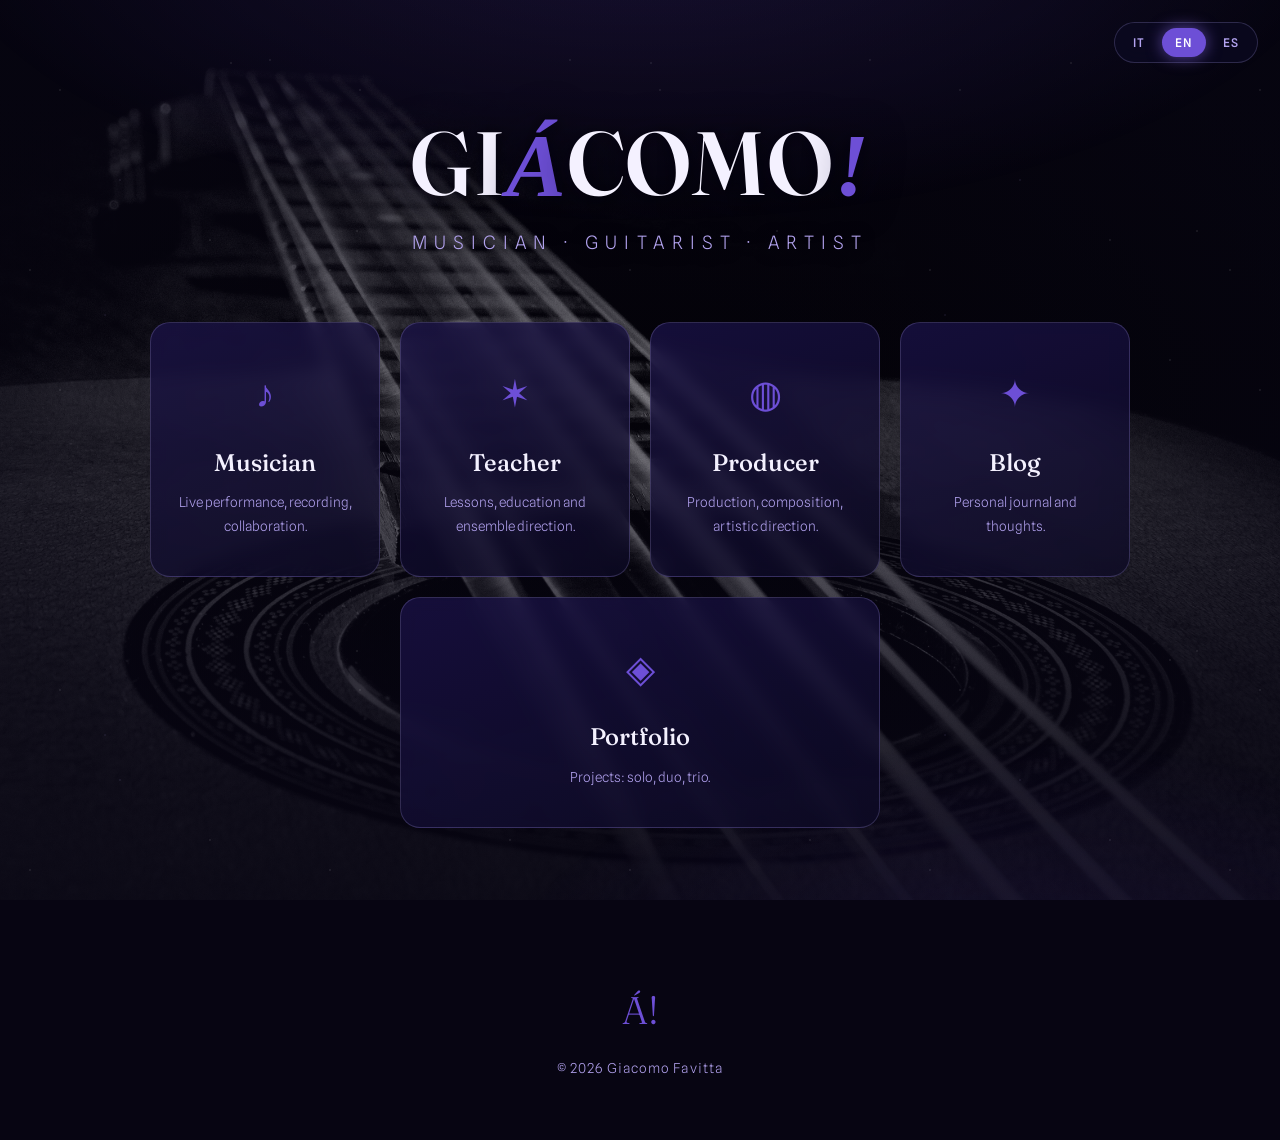
==== commit 112cb84d: "Add files via upload" ====
--- a/index.html
+++ b/index.html
@@ -9,11 +9,12 @@
 <link href="https://fonts.googleapis.com/css2?family=Fraunces:ital,opsz,wght@0,9..144,300..700;1,9..144,400&family=Spline+Sans:wght@300;400;500;600&display=swap" rel="stylesheet">
 <link rel="stylesheet" href="style.css">
 </head>
-<body>
+<body class="has-hero">
+<div class="hero-bg"></div>
 <div class="stars"></div><div class="stars2"></div><div class="neb"></div>
 
 <main class="home">
-  <h1>Giacomo Favitta</h1>
+  <h1 class="logotype">GI<span class="accent">Á</span>COMO<span class="accent">!</span></h1>
   <p class="tag" data-t="home_tag">Musicista · Chitarrista · Artista</p>
   <div class="doors">
     <a class="door" href="musicista.html"><span class="ico">♪</span><h2 data-t="door_mus">Musicista</h2><p data-t="door_mus_d"></p></a>
--- a/style.css
+++ b/style.css
@@ -34,12 +34,20 @@
 /* reveal */
 .reveal{opacity:0;transform:translateY(40px);transition:.9s cubic-bezier(.2,.8,.2,1)}
 .reveal.in{opacity:1;transform:none}
+/* ===== HERO BACKGROUND (home) ===== */
+.hero-bg{position:fixed;inset:0;z-index:0;background:#0a0a0a url("img/chitarra.jpg") center/cover no-repeat;}
+.hero-bg::after{content:"";position:absolute;inset:0;background:linear-gradient(180deg,rgba(7,5,18,.55) 0%,rgba(7,5,18,.35) 40%,rgba(7,5,18,.8) 100%),radial-gradient(ellipse 60% 50% at 50% 45%,rgba(7,5,18,.15),rgba(7,5,18,.7))}
+.has-hero .stars,.has-hero .stars2{opacity:.25}
+.has-hero .neb{opacity:.5}
 /* ===== HOME ===== */
 .home{min-height:100vh;display:flex;flex-direction:column;justify-content:center;align-items:center;text-align:center;padding:120px 20px 80px}
 .home h1{font-family:var(--display);font-weight:400;font-size:clamp(2.8rem,8vw,5.6rem);line-height:.95;color:var(--star);letter-spacing:-.02em;opacity:0;animation:rise 1s .2s forwards;transform:translateY(24px)}
-.home .tag{font-size:clamp(.85rem,2.2vw,1.15rem);letter-spacing:.4em;text-transform:uppercase;color:var(--lavender);margin-top:20px;opacity:0;animation:rise 1s .4s forwards;transform:translateY(24px)}
+/* logotype GIÁCOMO! */
+.logotype{font-weight:600 !important;letter-spacing:.01em !important;text-transform:uppercase;text-shadow:0 4px 40px rgba(7,5,18,.9),0 2px 12px rgba(7,5,18,.8)}
+.logotype .accent{color:var(--violet);font-style:italic}
+.home .tag{font-size:clamp(.85rem,2.2vw,1.15rem);letter-spacing:.4em;text-transform:uppercase;color:var(--lavender);margin-top:20px;opacity:0;animation:rise 1s .4s forwards;transform:translateY(24px);text-shadow:0 2px 16px rgba(7,5,18,.9)}
 .doors{display:flex;flex-wrap:wrap;justify-content:center;gap:20px;margin-top:64px;width:100%;max-width:980px}
-.door{flex:1 1 200px;min-width:180px;background:linear-gradient(160deg,rgba(26,18,71,.55),rgba(13,10,38,.3));border:1px solid var(--line);border-radius:20px;padding:38px 26px;transition:.5s cubic-bezier(.2,.8,.2,1);position:relative;overflow:hidden;opacity:0;animation:rise 1s forwards;transform:translateY(40px)}
+.door{flex:1 1 200px;min-width:180px;background:linear-gradient(160deg,rgba(26,18,71,.78),rgba(13,10,38,.72));backdrop-filter:blur(8px);border:1px solid var(--line);border-radius:20px;padding:38px 26px;transition:.5s cubic-bezier(.2,.8,.2,1);position:relative;overflow:hidden;opacity:0;animation:rise 1s forwards;transform:translateY(40px)}
 .door:nth-child(1){animation-delay:.55s}.door:nth-child(2){animation-delay:.7s}.door:nth-child(3){animation-delay:.85s}.door:nth-child(4){animation-delay:1s}
 .door::before{content:"";position:absolute;inset:0;background:radial-gradient(circle at 50% 0%,var(--glow),transparent 70%);opacity:0;transition:.5s}
 .door:hover{transform:translateY(-8px);border-color:rgba(179,163,240,.55);box-shadow:0 22px 60px -24px var(--glow)}
